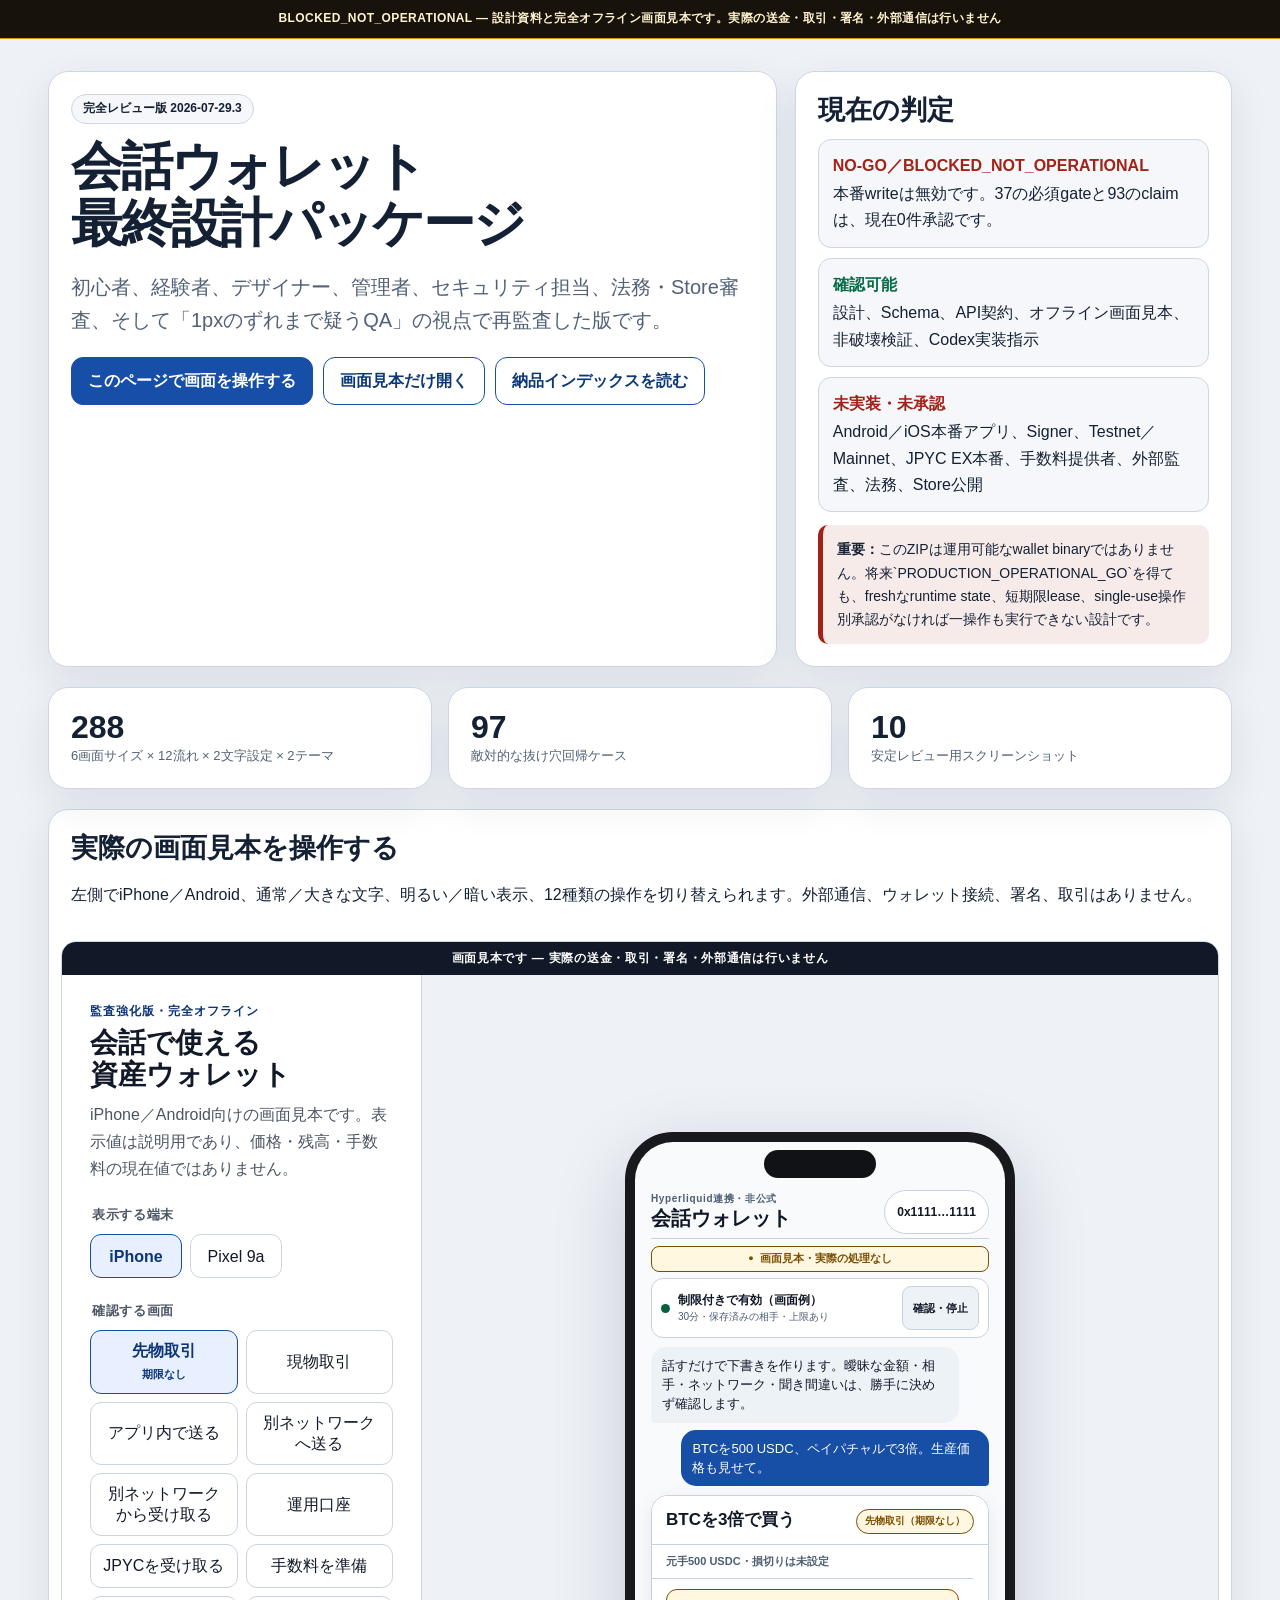
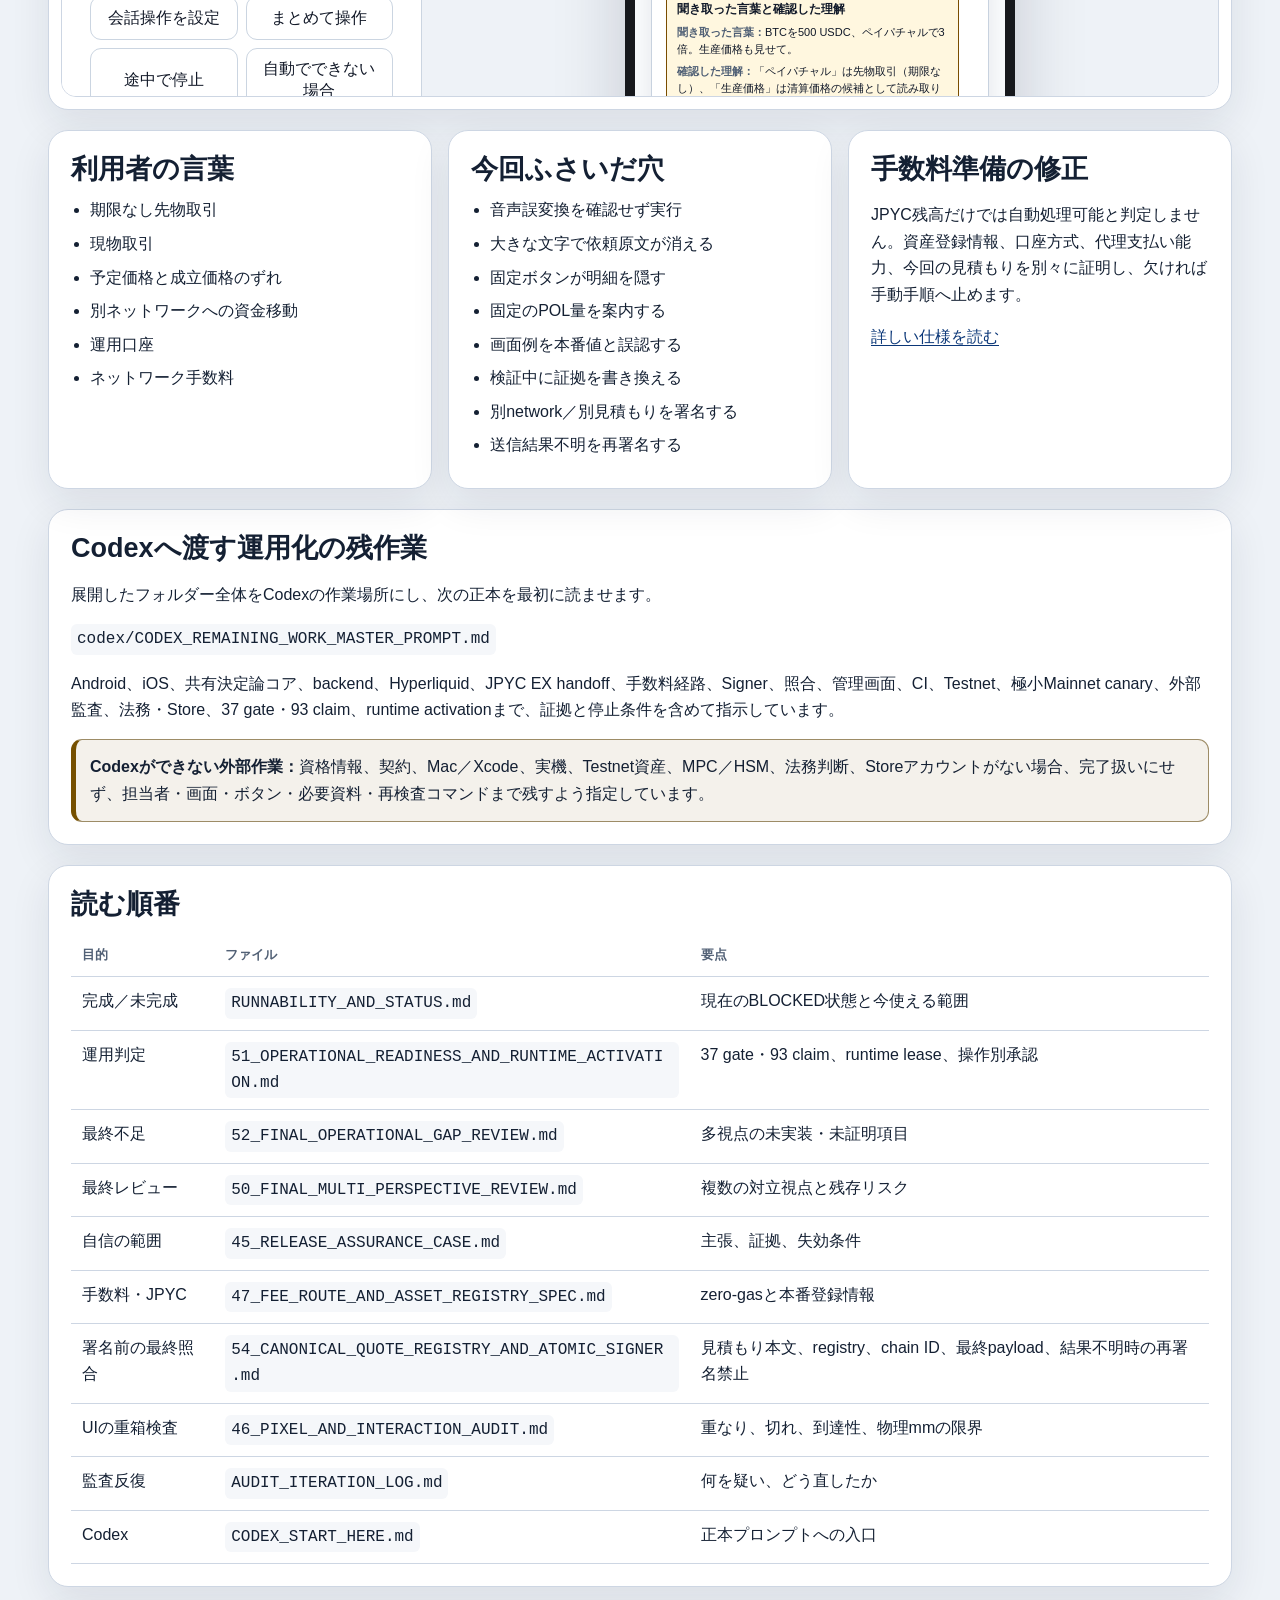
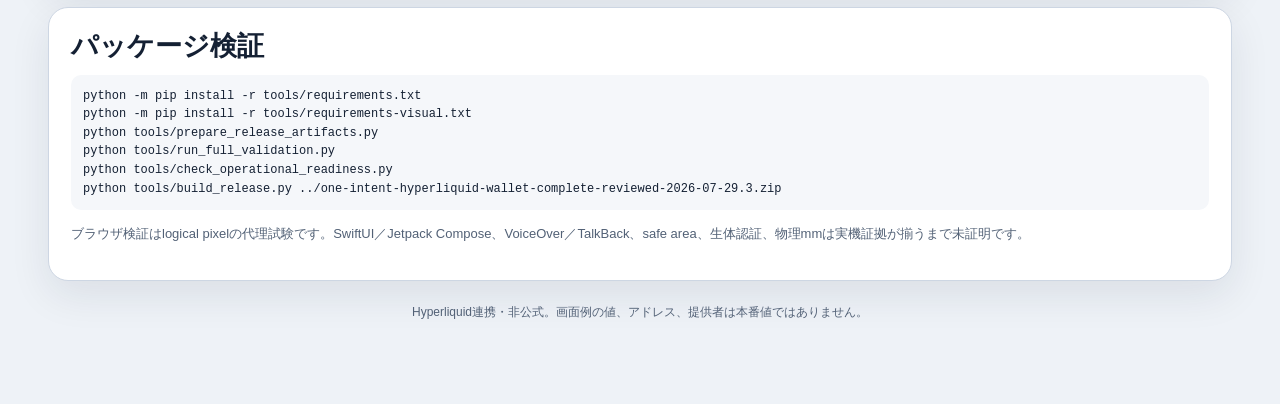
==== one-intent-hyperliquid-wallet-complete-reviewed-2026-07-29.3/START_HERE.html @ 9326d9ce "Create sanitized public preview" ====
<!doctype html>
<html lang="ja">
<head>
  <meta charset="utf-8" />
  <meta name="viewport" content="width=device-width,initial-scale=1" />
  <meta name="color-scheme" content="light dark" />
  <title>START HERE — 会話ウォレット完全レビュー版</title>
  <style>
    :root{--bg:#eef2f7;--panel:#fff;--text:#142033;--muted:#526176;--line:#cdd6e3;--brand:#164fa8;--brand2:#0b3778;--ok:#066b45;--danger:#a32218;--warn:#765000;--soft:#f5f7fa;--shadow:0 14px 40px rgba(20,32,51,.09)}
    @media(prefers-color-scheme:dark){:root{--bg:#07111f;--panel:#0e1b2d;--text:#f2f6fb;--muted:#bcc8d8;--line:#40516a;--brand:#8ab9ff;--brand2:#c4dcff;--ok:#73dfb0;--danger:#ff9d96;--warn:#ffd77b;--soft:#14243a;--shadow:0 14px 42px rgba(0,0,0,.34)}}
    *{box-sizing:border-box}html{scroll-behavior:smooth;max-width:100%;overflow-x:clip}body{margin:0;max-width:100%;overflow-x:clip;background:var(--bg);color:var(--text);font-family:-apple-system,BlinkMacSystemFont,"Segoe UI","Noto Sans JP",sans-serif;line-height:1.65}
    a{color:var(--brand2);text-underline-offset:.18em}a:focus-visible,button:focus-visible{outline:3px solid #ff8a00;outline-offset:3px;border-radius:8px}
    .top{position:sticky;top:0;z-index:20;max-width:100%;padding:9px 14px;background:#17120a;color:#fff2cf;border-bottom:1px solid #d39b00;text-align:center;font-size:12px;font-weight:900;letter-spacing:.035em;overflow-wrap:anywhere}
    main{width:100%;max-width:1220px;margin:auto;padding:32px 18px 70px}.hero{display:grid;grid-template-columns:minmax(0,1.25fr) minmax(310px,.75fr);gap:18px;align-items:stretch}.hero,.review-grid,.card,.status,.boundary,.callout,.prototype-head{min-width:0;max-width:100%}.card{background:var(--panel);border:1px solid var(--line);border-radius:20px;padding:22px;box-shadow:var(--shadow)}
    .kicker{display:inline-flex;align-items:center;min-height:30px;padding:4px 11px;border:1px solid var(--line);border-radius:999px;background:var(--soft);font-size:12px;font-weight:850}h1{font-size:clamp(31px,5.3vw,52px);line-height:1.08;letter-spacing:-.042em;margin:.28em 0 .25em}h2{font-size:clamp(21px,3vw,27px);line-height:1.25;margin:0 0 11px}h3{font-size:17px;margin:20px 0 8px}.lead{font-size:clamp(17px,2vw,20px);color:var(--muted);max-width:770px}.small{font-size:13px;color:var(--muted)}
    .actions{display:flex;flex-wrap:wrap;gap:10px;margin-top:20px}.button{display:inline-flex;align-items:center;justify-content:center;min-height:48px;padding:10px 16px;border:1px solid var(--brand);border-radius:12px;background:transparent;color:var(--brand2);font-weight:850;text-decoration:none}.button.primary{background:#174fa8;color:#fff;border-color:#174fa8}.button:hover{filter:brightness(.96)}
    .status-grid{display:grid;gap:10px}.status{padding:13px 14px;border-radius:13px;background:var(--soft);border:1px solid var(--line)}.status strong{display:block;margin-bottom:2px}.go{color:var(--ok)}.no{color:var(--danger)}
    .boundary{margin-top:13px;padding:13px 14px;border-left:5px solid var(--danger);border-radius:10px;background:color-mix(in srgb,var(--danger) 9%,var(--panel));font-size:14px}.section{margin-top:20px}.review-grid{display:grid;grid-template-columns:repeat(3,minmax(0,1fr));gap:16px}.metric{font-size:32px;font-weight:900;line-height:1.1}.metric-label{color:var(--muted);font-size:13px}.prototype{padding:12px}.prototype-head{padding:10px 10px 16px}.frame{display:block;width:100%;height:min(1080px,84vh);min-height:720px;border:1px solid var(--line);border-radius:15px;background:#fff}
    .table-wrap{max-width:100%;overflow:auto}pre{max-width:100%;margin:0;overflow:auto;padding:12px;border-radius:10px;background:var(--soft);font-size:12px;line-height:1.55}table{width:100%;border-collapse:collapse;min-width:640px}th,td{text-align:left;vertical-align:top;padding:11px;border-bottom:1px solid var(--line)}th{font-size:13px;color:var(--muted)}code,.path{font-family:ui-monospace,SFMono-Regular,Menlo,monospace;overflow-wrap:anywhere}.path{display:inline-block;padding:2px 6px;background:var(--soft);border-radius:6px}.callout{padding:14px;border:1px solid color-mix(in srgb,var(--warn) 55%,var(--line));border-left:5px solid var(--warn);border-radius:11px;background:color-mix(in srgb,var(--warn) 8%,var(--panel))}.list{margin:0;padding-left:1.2em}.list li{margin:.45em 0}.footer{margin-top:22px;text-align:center;color:var(--muted);font-size:12px}
    @media(max-width:900px){.hero,.review-grid{grid-template-columns:1fr}.frame{height:830px;min-height:690px}}@media(max-width:520px){main{padding:23px 11px 50px}.card{padding:17px;border-radius:16px}.frame{height:780px;min-height:640px}.actions{display:grid}.button{width:100%}}
    @media(forced-colors:active){.card,.status,.button,.callout,.boundary{border:2px solid CanvasText}.top{border-bottom:2px solid CanvasText}}
  </style>
</head>
<body>
  <div class="top" role="status">BLOCKED_NOT_OPERATIONAL — 設計資料と完全オフライン画面見本です。実際の送金・取引・署名・外部通信は行いません</div>
  <main>
    <section class="hero" aria-labelledby="title">
      <article class="card">
        <span class="kicker">完全レビュー版 2026-07-29.3</span>
        <h1 id="title">会話ウォレット<br />最終設計パッケージ</h1>
        <p class="lead">初心者、経験者、デザイナー、管理者、セキュリティ担当、法務・Store審査、そして「1pxのずれまで疑うQA」の視点で再監査した版です。</p>
        <div class="actions">
          <a class="button primary" href="#prototype">このページで画面を操作する</a>
          <a class="button" href="prototype/index.html">画面見本だけ開く</a>
          <a class="button" href="FINAL_DELIVERY_INDEX.md">納品インデックスを読む</a>
        </div>
      </article>
      <aside class="card" aria-labelledby="current-status">
        <h2 id="current-status">現在の判定</h2>
        <div class="status-grid">
          <div class="status"><strong class="no">NO-GO／BLOCKED_NOT_OPERATIONAL</strong>本番writeは無効です。37の必須gateと93のclaimは、現在0件承認です。</div>
          <div class="status"><strong class="go">確認可能</strong>設計、Schema、API契約、オフライン画面見本、非破壊検証、Codex実装指示</div>
          <div class="status"><strong class="no">未実装・未承認</strong>Android／iOS本番アプリ、Signer、Testnet／Mainnet、JPYC EX本番、手数料提供者、外部監査、法務、Store公開</div>
        </div>
        <div class="boundary"><strong>重要：</strong>このZIPは運用可能なwallet binaryではありません。将来`PRODUCTION_OPERATIONAL_GO`を得ても、freshなruntime state、短期限lease、single-use操作別承認がなければ一操作も実行できない設計です。</div>
      </aside>
    </section>

    <section class="section review-grid" aria-label="検証の要約">
      <article class="card"><div class="metric">288</div><div class="metric-label">6画面サイズ × 12流れ × 2文字設定 × 2テーマ</div></article>
      <article class="card"><div class="metric">97</div><div class="metric-label">敵対的な抜け穴回帰ケース</div></article>
      <article class="card"><div class="metric">10</div><div class="metric-label">安定レビュー用スクリーンショット</div></article>
    </section>

    <section class="section card prototype" id="prototype" aria-labelledby="prototype-title">
      <div class="prototype-head">
        <h2 id="prototype-title">実際の画面見本を操作する</h2>
        <p>左側でiPhone／Android、通常／大きな文字、明るい／暗い表示、12種類の操作を切り替えられます。外部通信、ウォレット接続、署名、取引はありません。</p>
      </div>
      <iframe class="frame" src="prototype/index.html" title="会話ウォレットの完全オフライン画面見本" loading="eager"></iframe>
    </section>

    <section class="section review-grid">
      <article class="card">
        <h2>利用者の言葉</h2>
        <ul class="list">
          <li>期限なし先物取引</li>
          <li>現物取引</li>
          <li>予定価格と成立価格のずれ</li>
          <li>別ネットワークへの資金移動</li>
          <li>運用口座</li>
          <li>ネットワーク手数料</li>
        </ul>
      </article>
      <article class="card">
        <h2>今回ふさいだ穴</h2>
        <ul class="list">
          <li>音声誤変換を確認せず実行</li>
          <li>大きな文字で依頼原文が消える</li>
          <li>固定ボタンが明細を隠す</li>
          <li>固定のPOL量を案内する</li>
          <li>画面例を本番値と誤認する</li>
          <li>検証中に証拠を書き換える</li>
          <li>別network／別見積もりを署名する</li>
          <li>送信結果不明を再署名する</li>
        </ul>
      </article>
      <article class="card">
        <h2>手数料準備の修正</h2>
        <p>JPYC残高だけでは自動処理可能と判定しません。資産登録情報、口座方式、代理支払い能力、今回の見積もりを別々に証明し、欠ければ手動手順へ止めます。</p>
        <p><a href="47_FEE_ROUTE_AND_ASSET_REGISTRY_SPEC.md">詳しい仕様を読む</a></p>
      </article>
    </section>

    <section class="section card">
      <h2>Codexへ渡す運用化の残作業</h2>
      <p>展開したフォルダー全体をCodexの作業場所にし、次の正本を最初に読ませます。</p>
      <p><span class="path">codex/CODEX_REMAINING_WORK_MASTER_PROMPT.md</span></p>
      <p>Android、iOS、共有決定論コア、backend、Hyperliquid、JPYC EX handoff、手数料経路、Signer、照合、管理画面、CI、Testnet、極小Mainnet canary、外部監査、法務・Store、37 gate・93 claim、runtime activationまで、証拠と停止条件を含めて指示しています。</p>
      <div class="callout"><strong>Codexができない外部作業：</strong>資格情報、契約、Mac／Xcode、実機、Testnet資産、MPC／HSM、法務判断、Storeアカウントがない場合、完了扱いにせず、担当者・画面・ボタン・必要資料・再検査コマンドまで残すよう指定しています。</div>
    </section>

    <section class="section card">
      <h2>読む順番</h2>
      <div class="table-wrap">
        <table>
          <thead><tr><th>目的</th><th>ファイル</th><th>要点</th></tr></thead>
          <tbody>
            <tr><td>完成／未完成</td><td><span class="path">RUNNABILITY_AND_STATUS.md</span></td><td>現在のBLOCKED状態と今使える範囲</td></tr>
            <tr><td>運用判定</td><td><span class="path">51_OPERATIONAL_READINESS_AND_RUNTIME_ACTIVATION.md</span></td><td>37 gate・93 claim、runtime lease、操作別承認</td></tr>
            <tr><td>最終不足</td><td><span class="path">52_FINAL_OPERATIONAL_GAP_REVIEW.md</span></td><td>多視点の未実装・未証明項目</td></tr>
            <tr><td>最終レビュー</td><td><span class="path">50_FINAL_MULTI_PERSPECTIVE_REVIEW.md</span></td><td>複数の対立視点と残存リスク</td></tr>
            <tr><td>自信の範囲</td><td><span class="path">45_RELEASE_ASSURANCE_CASE.md</span></td><td>主張、証拠、失効条件</td></tr>
            <tr><td>手数料・JPYC</td><td><span class="path">47_FEE_ROUTE_AND_ASSET_REGISTRY_SPEC.md</span></td><td>zero-gasと本番登録情報</td></tr>
            <tr><td>署名前の最終照合</td><td><span class="path">54_CANONICAL_QUOTE_REGISTRY_AND_ATOMIC_SIGNER.md</span></td><td>見積もり本文、registry、chain ID、最終payload、結果不明時の再署名禁止</td></tr>
            <tr><td>UIの重箱検査</td><td><span class="path">46_PIXEL_AND_INTERACTION_AUDIT.md</span></td><td>重なり、切れ、到達性、物理mmの限界</td></tr>
            <tr><td>監査反復</td><td><span class="path">AUDIT_ITERATION_LOG.md</span></td><td>何を疑い、どう直したか</td></tr>
            <tr><td>Codex</td><td><span class="path">CODEX_START_HERE.md</span></td><td>正本プロンプトへの入口</td></tr>
          </tbody>
        </table>
      </div>
    </section>

    <section class="section card">
      <h2>パッケージ検証</h2>
      <pre><code>python -m pip install -r tools/requirements.txt
python -m pip install -r tools/requirements-visual.txt
python tools/prepare_release_artifacts.py
python tools/run_full_validation.py
python tools/check_operational_readiness.py
python tools/build_release.py ../one-intent-hyperliquid-wallet-complete-reviewed-2026-07-29.3.zip</code></pre>
      <p class="small">ブラウザ検証はlogical pixelの代理試験です。SwiftUI／Jetpack Compose、VoiceOver／TalkBack、safe area、生体認証、物理mmは実機証拠が揃うまで未証明です。</p>
    </section>

    <p class="footer">Hyperliquid連携・非公式。画面例の値、アドレス、提供者は本番値ではありません。</p>
  </main>
</body>
</html>
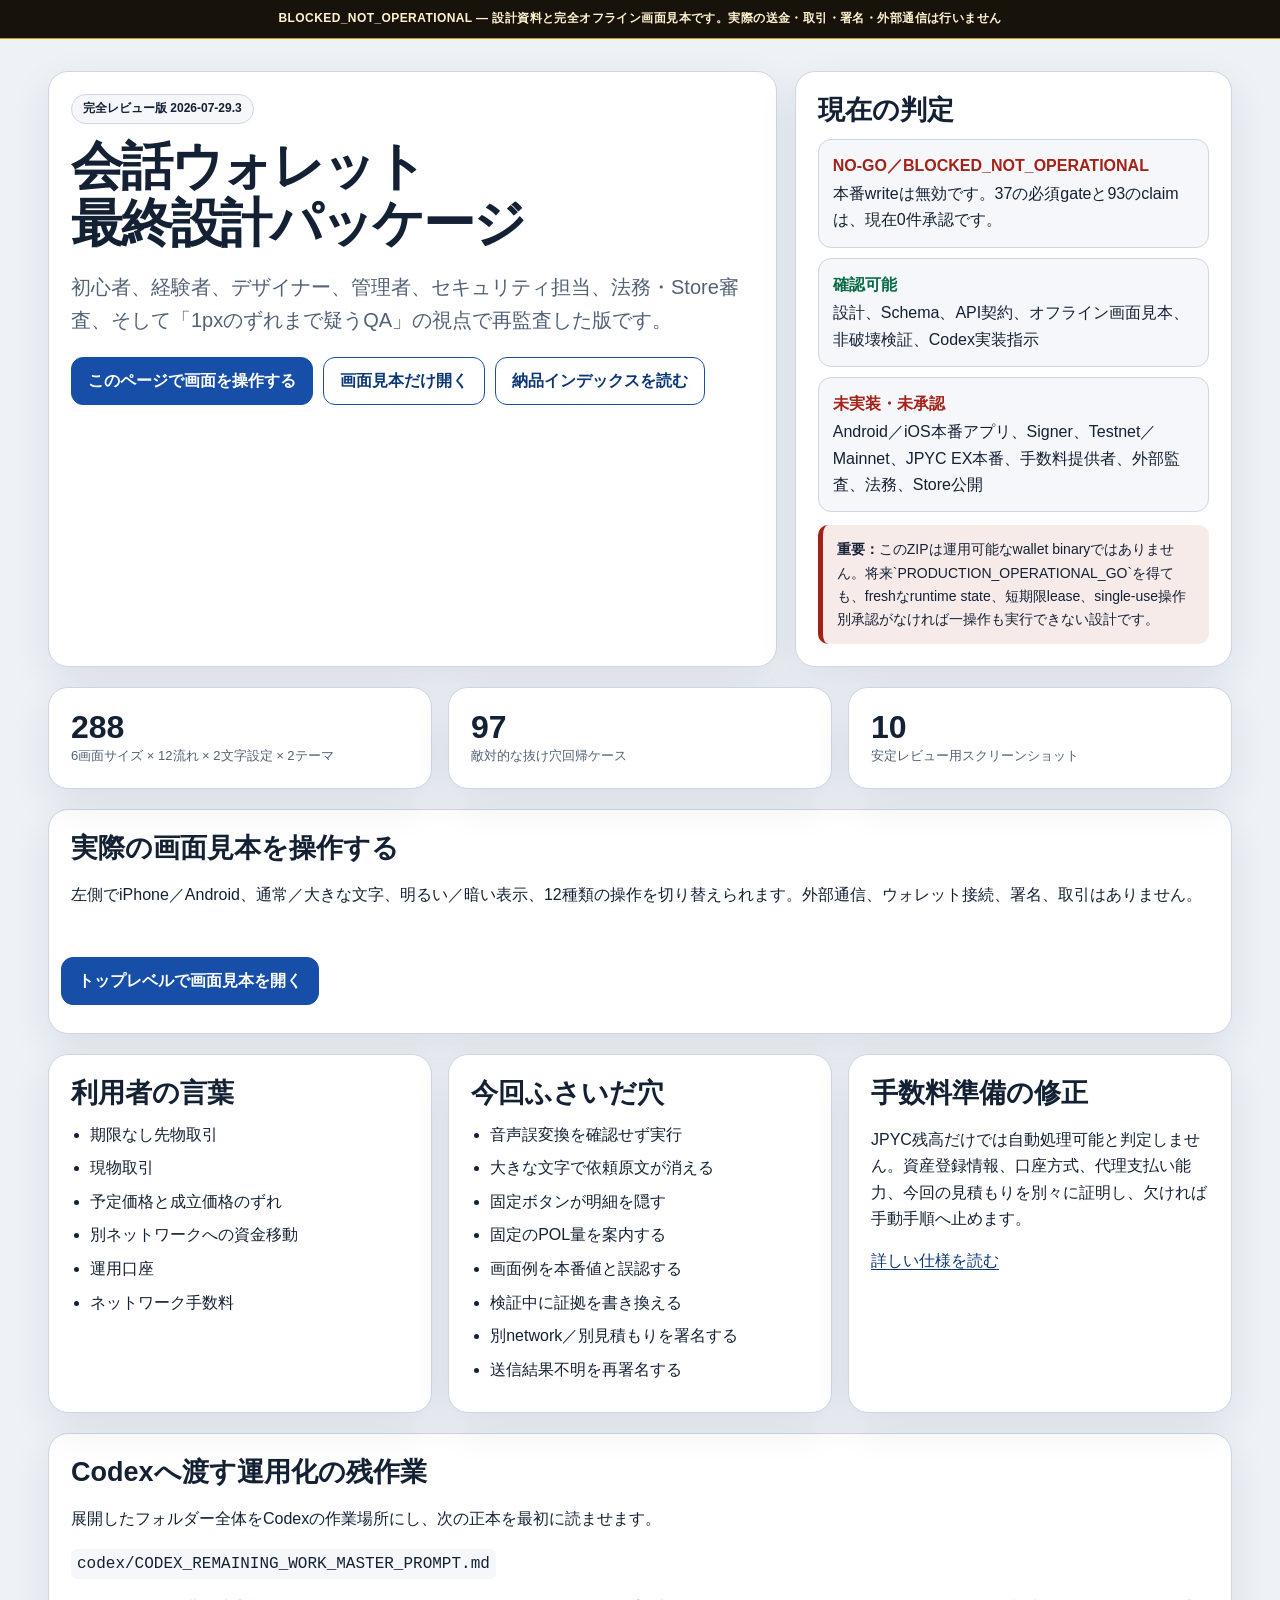
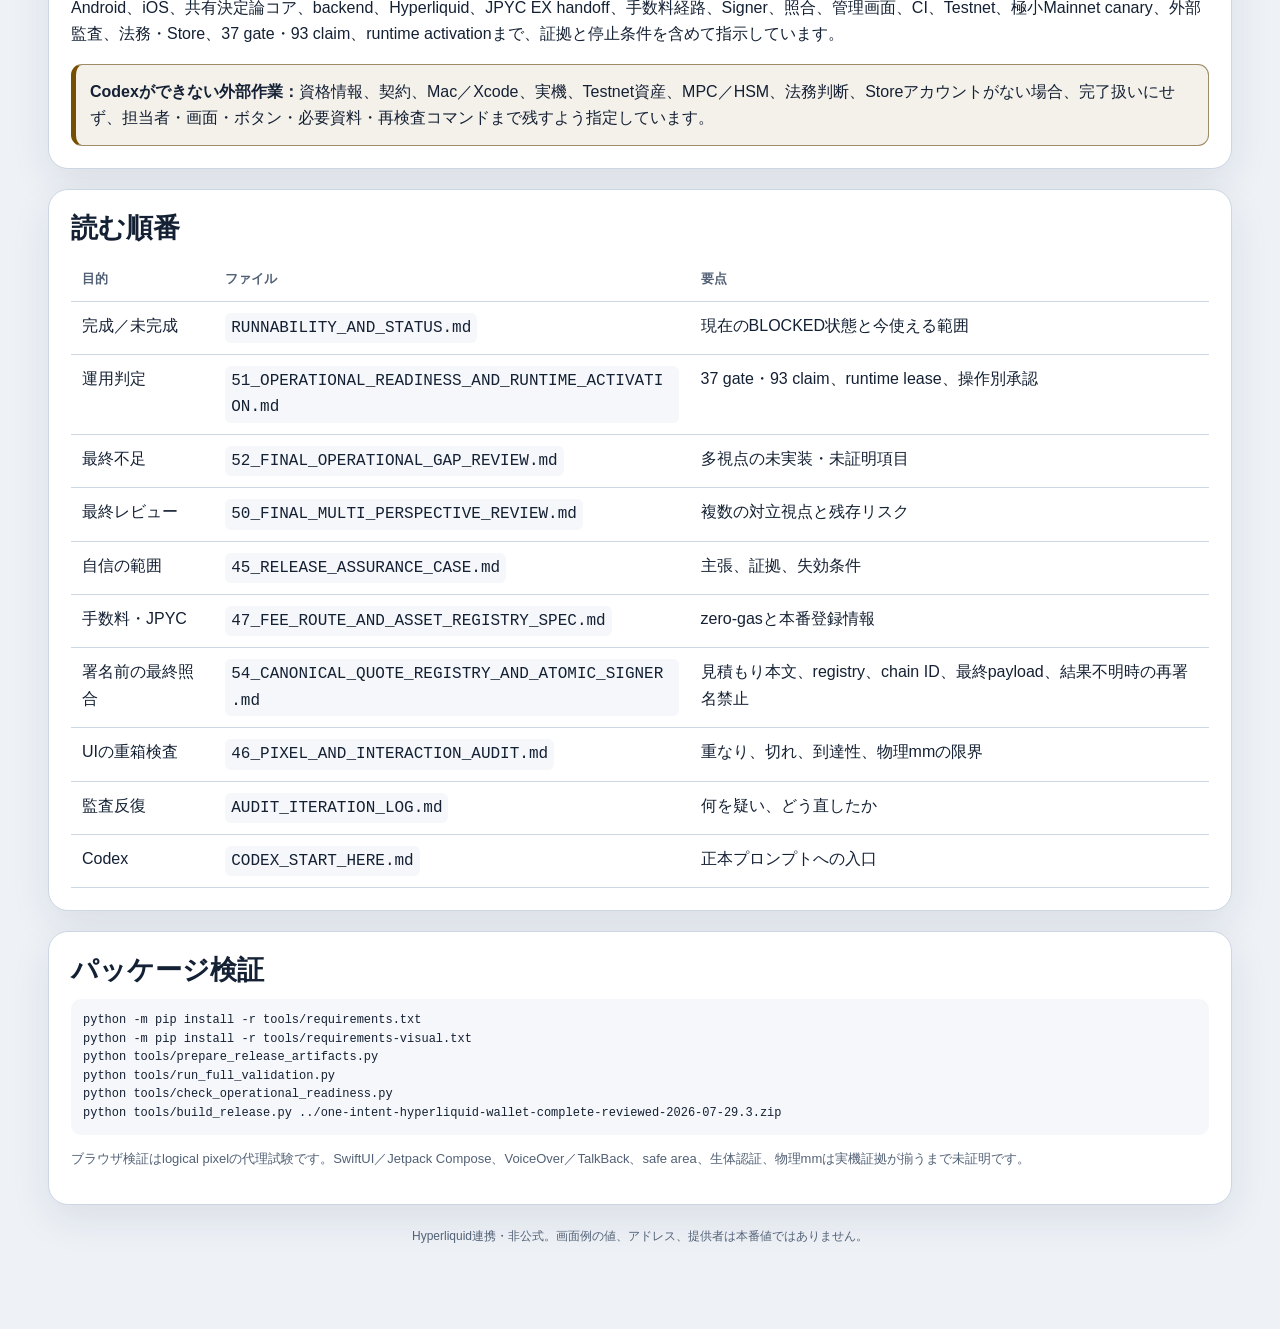
==== commit b335317f: "Sync sanitized preview to private revision 2027998" ====
--- a/one-intent-hyperliquid-wallet-complete-reviewed-2026-07-29.3/START_HERE.html
+++ b/one-intent-hyperliquid-wallet-complete-reviewed-2026-07-29.3/START_HERE.html
@@ -57,7 +57,7 @@
         <h2 id="prototype-title">実際の画面見本を操作する</h2>
         <p>左側でiPhone／Android、通常／大きな文字、明るい／暗い表示、12種類の操作を切り替えられます。外部通信、ウォレット接続、署名、取引はありません。</p>
       </div>
-      <iframe class="frame" src="prototype/index.html" title="会話ウォレットの完全オフライン画面見本" loading="eager"></iframe>
+      <p><a class="button primary" href="prototype/index.html">トップレベルで画面見本を開く</a></p>
     </section>
 
     <section class="section review-grid">
